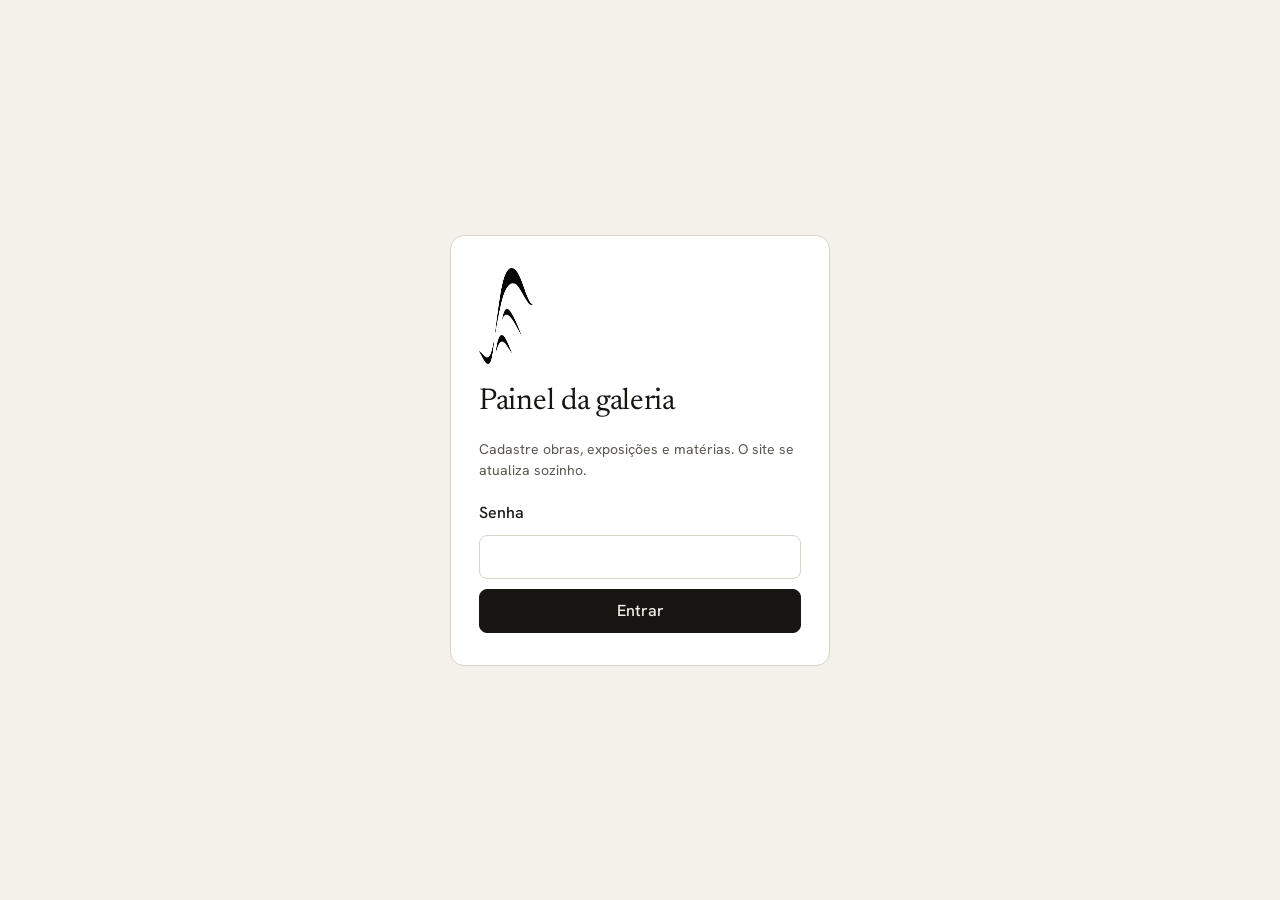
==== painel/index.html @ df2ca470 "feat: editing panel for works, exhibitions and press Hermes can now keep the site up to date himself" ====
<!doctype html>
<html lang="pt-BR">
<head>
  <meta charset="utf-8">
  <meta name="viewport" content="width=device-width, initial-scale=1">
  <title>Painel da galeria — Hermes Santos</title>
  <meta name="robots" content="noindex, nofollow">
  <link rel="icon" href="/assets/favicon.png">
  <link rel="preconnect" href="https://fonts.googleapis.com"><link rel="preconnect" href="https://fonts.gstatic.com" crossorigin>
  <link rel="stylesheet" href="https://fonts.googleapis.com/css2?family=Hanken+Grotesk:wght@400;500;600&family=Newsreader:opsz,wght@6..72,400&display=swap">
  <link rel="stylesheet" href="/painel/painel.css">
  <script src="/painel/painel.js" defer></script>
</head>
<body>
  <!-- entrar -->
  <main class="entrar" id="telaEntrar">
    <form class="cartao" id="formEntrar">
      <img src="/assets/hermes-marca.png" alt="" width="186" height="96">
      <h1>Painel da galeria</h1>
      <p class="dica">Cadastre obras, exposições e matérias. O site se atualiza sozinho.</p>
      <label for="senha">Senha</label>
      <input id="senha" type="password" autocomplete="current-password" required>
      <button class="primario" type="submit">Entrar</button>
      <p class="erro" id="erroEntrar" role="alert"></p>
    </form>
  </main>

  <!-- painel -->
  <div class="painel" id="telaPainel" hidden>
    <header class="barra">
      <strong class="marca">Painel da galeria</strong>
      <nav class="abas" role="tablist" aria-label="Seções do painel">
        <button type="button" role="tab" id="tabObras" aria-controls="abaObras" aria-selected="true">Obras</button>
        <button type="button" role="tab" id="tabExpos" aria-controls="abaExpos" aria-selected="false">Exposições</button>
        <button type="button" role="tab" id="tabImprensa" aria-controls="abaImprensa" aria-selected="false">Imprensa</button>
      </nav>
      <div class="barra-direita">
        <a href="/" target="_blank" rel="noopener">Ver site ↗</a>
        <button type="button" class="link" id="sair">Sair</button>
      </div>
    </header>
    <p class="aviso" id="aviso" role="status" aria-live="polite"></p>

    <main>
      <section id="abaObras" role="tabpanel" aria-labelledby="tabObras">
        <div class="cab">
          <div><h2>Obras</h2><p class="dica" id="resumoObras"></p></div>
          <button type="button" class="primario" id="novaObra">+ Nova obra</button>
        </div>
        <ul class="lista" id="listaObras"></ul>
      </section>
      <section id="abaExpos" role="tabpanel" aria-labelledby="tabExpos" hidden>
        <div class="cab">
          <div><h2>Exposições e eventos</h2><p class="dica">Ficam em ordem de data no site.</p></div>
          <button type="button" class="primario" id="novaExpo">+ Nova exposição</button>
        </div>
        <ul class="lista" id="listaExpos"></ul>
      </section>
      <section id="abaImprensa" role="tabpanel" aria-labelledby="tabImprensa" hidden>
        <div class="cab">
          <div><h2>Imprensa</h2><p class="dica">Matérias novas entram no topo da lista.</p></div>
          <button type="button" class="primario" id="novaMateria">+ Nova matéria</button>
        </div>
        <ul class="lista" id="listaImprensa"></ul>
      </section>
    </main>
  </div>

  <!-- obra -->
  <dialog class="janela" id="dlgObra" aria-labelledby="tituloDlgObra">
    <form id="formObra" novalidate>
      <h2 id="tituloDlgObra">Obra</h2>
      <div class="grade-campos">
        <label class="largo">Título<input name="titulo" required maxlength="120"></label>
        <label>Ano<input name="ano" required maxlength="20" inputmode="numeric" placeholder="2026"></label>
        <label>Técnica
          <select name="tecnica"><option>Escultura</option><option>Pintura</option><option>Instalação</option><option>Colagem</option></select>
        </label>
        <label>Dimensões<input name="dimensoes" maxlength="120" placeholder="50 x 50 x 20 cm"></label>
        <label>Destaque na página inicial
          <select name="destaque"><option value="">Não</option><option value="1">1º</option><option value="2">2º</option><option value="3">3º</option><option value="4">4º</option><option value="5">5º</option><option value="6">6º</option></select>
        </label>
        <label class="largo">Material<input name="material" maxlength="200" placeholder="Aço inóx e latão"></label>
      </div>
      <fieldset class="fotos">
        <legend>Fotos</legend>
        <p class="dica">A primeira foto é a que aparece no site. Fotos grandes são reduzidas automaticamente.</p>
        <ul class="fotos-lista" id="fotosObra"></ul>
        <label class="botao">Adicionar fotos<input type="file" id="arquivosObra" accept="image/*" multiple></label>
        <span class="dica" id="processando" aria-live="polite"></span>
      </fieldset>
      <p class="erro" id="erroObra" role="alert"></p>
      <div class="acoes">
        <button type="button" class="perigo" id="excluirObra">Excluir obra</button>
        <span class="espaco"></span>
        <button type="button" data-fechar>Cancelar</button>
        <button type="submit" class="primario">Salvar no site</button>
      </div>
    </form>
  </dialog>

  <!-- exposição -->
  <dialog class="janela" id="dlgExpo" aria-labelledby="tituloDlgExpo">
    <form id="formExpo" novalidate>
      <h2 id="tituloDlgExpo">Exposição ou evento</h2>
      <div class="grade-campos">
        <label class="largo">Título<input name="titulo" required maxlength="200"></label>
        <label class="largo">Título em inglês <small>(opcional)</small><input name="en" maxlength="200"></label>
        <label class="largo">Local<input name="lugar" required maxlength="200" placeholder="Galeria, cidade"></label>
        <label class="largo">Local em inglês <small>(opcional)</small><input name="lugarEn" maxlength="200"></label>
        <label>Data <small>(opcional)</small><input name="data" type="date"></label>
        <label>Ano<input name="ano" type="number" min="1900" max="2100" required></label>
        <label class="marcar largo"><input name="intl" type="checkbox"> Evento internacional</label>
      </div>
      <p class="erro" id="erroExpo" role="alert"></p>
      <div class="acoes">
        <button type="button" class="perigo" id="excluirExpo">Excluir</button>
        <span class="espaco"></span>
        <button type="button" data-fechar>Cancelar</button>
        <button type="submit" class="primario">Salvar no site</button>
      </div>
    </form>
  </dialog>

  <!-- matéria -->
  <dialog class="janela" id="dlgMateria" aria-labelledby="tituloDlgMateria">
    <form id="formMateria" novalidate>
      <h2 id="tituloDlgMateria">Matéria na imprensa</h2>
      <div class="grade-campos">
        <label>Veículo<input name="veiculo" required maxlength="80" placeholder="Veja"></label>
        <label>Mês <small>(opcional)</small>
          <select name="mes"><option value="">—</option><option value="1">janeiro</option><option value="2">fevereiro</option><option value="3">março</option><option value="4">abril</option><option value="5">maio</option><option value="6">junho</option><option value="7">julho</option><option value="8">agosto</option><option value="9">setembro</option><option value="10">outubro</option><option value="11">novembro</option><option value="12">dezembro</option></select>
        </label>
        <label>Ano<input name="ano" type="number" min="1900" max="2100" required></label>
        <label class="largo">Título da matéria<input name="titulo" required maxlength="300"></label>
        <label class="largo">Link<input name="url" type="url" required maxlength="500" placeholder="https://"></label>
      </div>
      <p class="erro" id="erroMateria" role="alert"></p>
      <div class="acoes">
        <button type="button" class="perigo" id="excluirMateria">Excluir</button>
        <span class="espaco"></span>
        <button type="button" data-fechar>Cancelar</button>
        <button type="submit" class="primario">Salvar no site</button>
      </div>
    </form>
  </dialog>
</body>
</html>
---- painel/painel.css ----
/* Painel da galeria: claro, letras grandes e botões evidentes, para usar no computador ou no celular. */
:root {
  --papel: #f4f1ea; --branco: #fff; --tinta: #161512; --tinta-2: #5b574f; --fio: #d9d4ca;
  --destaque: #1f5f8b; --perigo: #a3321f; --ok: #2f6b3f;
  --serif: 'Newsreader', Georgia, serif;
  --sans: 'Hanken Grotesk', system-ui, -apple-system, 'Segoe UI', Roboto, sans-serif;
}
*, *::before, *::after { box-sizing: border-box; }
html { background: var(--papel); color-scheme: light; }
body { margin: 0; color: var(--tinta); font: 400 16px/1.5 var(--sans); }
h1, h2 { margin: 0; font-family: var(--serif); font-weight: 400; letter-spacing: -.01em; }
img { display: block; max-width: 100%; }
button, input, select { font: inherit; color: inherit; }
:focus-visible { outline: 3px solid var(--destaque); outline-offset: 2px; }
[hidden] { display: none !important; }
.dica { margin: 4px 0 0; font-size: 14px; color: var(--tinta-2); }
.erro { margin: 10px 0 0; color: var(--perigo); font-weight: 500; }
.erro:empty { display: none; }

/* botões */
button, .botao { display: inline-flex; align-items: center; justify-content: center; gap: 8px; min-height: 44px; padding: 0 18px; border: 1px solid var(--fio); border-radius: 8px; background: var(--branco); font-weight: 500; cursor: pointer; }
button:hover, .botao:hover { border-color: var(--tinta-2); }
.primario { border-color: var(--tinta); background: var(--tinta); color: var(--papel); }
.primario:hover { background: #2c2a25; }
.perigo { border-color: transparent; background: none; color: var(--perigo); }
.perigo:hover { border-color: var(--perigo); }
.link { min-height: auto; padding: 4px 0; border: 0; background: none; text-decoration: underline; }
button:disabled { opacity: .55; cursor: progress; }

/* entrar */
.entrar { display: grid; place-items: center; min-height: 100vh; padding: 20px; }
.cartao { display: grid; gap: 10px; width: min(100%, 380px); padding: 32px 28px; border: 1px solid var(--fio); border-radius: 14px; background: var(--branco); }
.cartao img { width: 54px; filter: invert(1); margin-bottom: 6px; }
.cartao h1 { font-size: 30px; }
.cartao label { margin-top: 10px; font-weight: 500; }
input, select { width: 100%; min-height: 44px; padding: 8px 12px; border: 1px solid var(--fio); border-radius: 8px; background: var(--branco); }
input:focus, select:focus { border-color: var(--destaque); }

/* barra e abas */
.barra { position: sticky; top: 0; z-index: 5; display: flex; flex-wrap: wrap; align-items: center; gap: 12px 24px; padding: 12px clamp(16px, 4vw, 40px); border-bottom: 1px solid var(--fio); background: var(--papel); }
.marca { font: 400 20px var(--serif); }
.abas { display: flex; gap: 4px; }
.abas button { min-height: 40px; border-color: transparent; background: none; }
.abas button[aria-selected='true'] { border-color: var(--tinta); background: var(--branco); }
.barra-direita { display: flex; align-items: center; gap: 18px; margin-left: auto; font-size: 15px; }
.barra-direita a { color: var(--tinta); }
.aviso { margin: 0; padding: 10px clamp(16px, 4vw, 40px); background: #e6eef4; color: #12384f; font-weight: 500; }
.aviso.ok { background: #e3efe5; color: var(--ok); }
.aviso.ruim { background: #f6e4e0; color: var(--perigo); }
.aviso:empty { display: none; }
main { padding: 24px clamp(16px, 4vw, 40px) 60px; }
.cab { display: flex; flex-wrap: wrap; align-items: flex-end; justify-content: space-between; gap: 16px; margin-bottom: 18px; }
.cab h2 { font-size: 30px; }

/* listas */
.lista { display: grid; gap: 8px; margin: 0; padding: 0; list-style: none; }
.lista li { display: grid; grid-template-columns: 64px minmax(0, 1fr) auto; align-items: center; gap: 14px; padding: 10px 14px 10px 10px; border: 1px solid var(--fio); border-radius: 10px; background: var(--branco); }
.lista li.sem-foto { grid-template-columns: minmax(0, 1fr) auto; padding-left: 16px; }
.lista img { width: 64px; height: 64px; object-fit: cover; border-radius: 6px; background: #000; }
.lista strong { display: block; overflow: hidden; text-overflow: ellipsis; white-space: nowrap; font-weight: 600; }
.lista .linha2 { display: block; font-size: 14px; color: var(--tinta-2); overflow: hidden; text-overflow: ellipsis; white-space: nowrap; }
.selo { display: inline-block; margin-left: 8px; padding: 2px 8px; border-radius: 99px; background: #e6eef4; color: #12384f; font-size: 12px; font-weight: 600; vertical-align: 2px; }

/* janelas de edição */
.janela { width: min(100% - 24px, 720px); max-height: calc(100% - 24px); overflow: auto; padding: 0; border: 0; border-radius: 14px; background: var(--branco); color: var(--tinta); box-shadow: 0 20px 60px rgba(0, 0, 0, .25); }
.janela::backdrop { background: rgba(22, 21, 18, .45); }
.janela form { display: grid; gap: 16px; padding: 24px clamp(16px, 4vw, 28px); }
.janela h2 { font-size: 26px; }
.grade-campos { display: grid; grid-template-columns: repeat(2, minmax(0, 1fr)); gap: 12px 16px; }
.grade-campos label { display: grid; gap: 4px; font-weight: 500; }
.grade-campos small { font-weight: 400; color: var(--tinta-2); }
.grade-campos .largo { grid-column: 1 / -1; }
.marcar { display: flex !important; align-items: center; gap: 10px !important; }
.marcar input { width: 22px; min-height: 22px; }
.fotos { margin: 0; padding: 14px; border: 1px solid var(--fio); border-radius: 10px; }
.fotos legend { padding: 0 6px; font-weight: 600; }
.fotos-lista { display: grid; grid-template-columns: repeat(auto-fill, minmax(120px, 1fr)); gap: 10px; margin: 12px 0; padding: 0; list-style: none; }
.fotos-lista li { position: relative; display: grid; gap: 6px; }
.fotos-lista img { width: 100%; aspect-ratio: 1; object-fit: cover; border-radius: 8px; background: #000; }
.fotos-lista .principal { position: absolute; top: 6px; left: 6px; padding: 2px 8px; border-radius: 99px; background: var(--tinta); color: var(--papel); font-size: 12px; }
.fotos-lista .mover { display: flex; gap: 4px; }
.fotos-lista .mover button { flex: 1; min-height: 36px; padding: 0 6px; font-size: 14px; }
.botao input { position: absolute; width: 1px; height: 1px; opacity: 0; }
.botao { position: relative; }
.botao:focus-within { outline: 3px solid var(--destaque); outline-offset: 2px; }
.acoes { display: flex; flex-wrap: wrap; align-items: center; gap: 10px; }
.espaco { flex: 1; }
@media (max-width: 600px) {
  .grade-campos { grid-template-columns: minmax(0, 1fr); }
  .barra-direita { margin-left: 0; }
  .lista li { grid-template-columns: 52px minmax(0, 1fr); }
  .lista img { width: 52px; height: 52px; }
  .lista li > button { grid-column: 1 / -1; }
  .lista li.sem-foto { grid-template-columns: minmax(0, 1fr); }
}
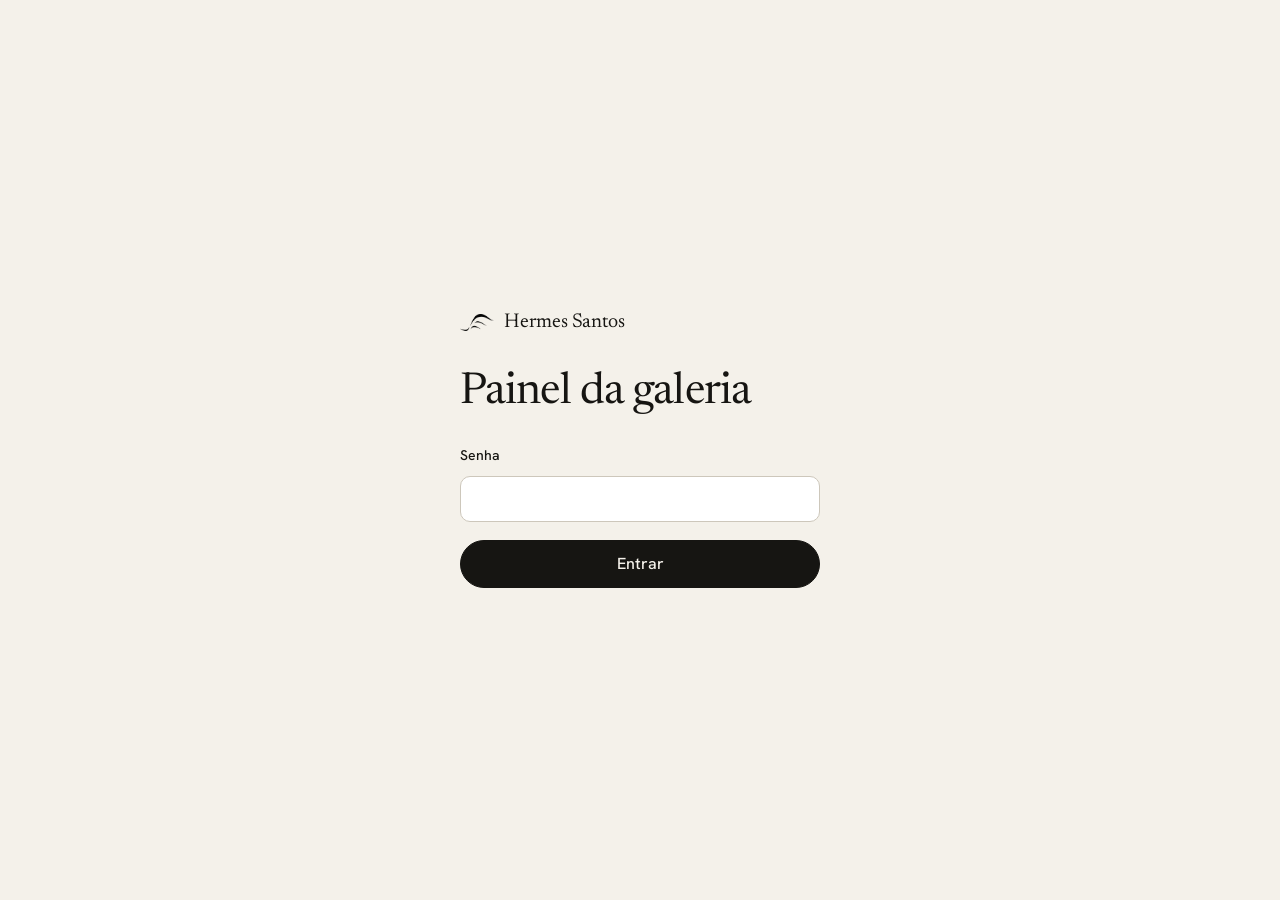
==== commit fd52eea7: "feat: blur-and-fade section transitions, leaner panel Each section holds still while the next one sl" ====
--- a/painel/index.html
+++ b/painel/index.html
@@ -14,10 +14,9 @@
 <body>
   <!-- entrar -->
   <main class="entrar" id="telaEntrar">
-    <form class="cartao" id="formEntrar">
-      <img src="/assets/hermes-marca.png" alt="" width="186" height="96">
+    <form class="entrar-caixa" id="formEntrar">
+      <p class="marca"><img src="/assets/hermes-marca.png" alt="" width="186" height="96"><span>Hermes Santos</span></p>
       <h1>Painel da galeria</h1>
-      <p class="dica">Cadastre obras, exposições e matérias. O site se atualiza sozinho.</p>
       <label for="senha">Senha</label>
       <input id="senha" type="password" autocomplete="current-password" required>
       <button class="primario" type="submit">Entrar</button>
@@ -28,120 +27,137 @@
   <!-- painel -->
   <div class="painel" id="telaPainel" hidden>
     <header class="barra">
-      <strong class="marca">Painel da galeria</strong>
+      <p class="marca"><img src="/assets/hermes-marca.png" alt="" width="186" height="96"><span>Hermes Santos</span></p>
       <nav class="abas" role="tablist" aria-label="Seções do painel">
-        <button type="button" role="tab" id="tabObras" aria-controls="abaObras" aria-selected="true">Obras</button>
-        <button type="button" role="tab" id="tabExpos" aria-controls="abaExpos" aria-selected="false">Exposições</button>
-        <button type="button" role="tab" id="tabImprensa" aria-controls="abaImprensa" aria-selected="false">Imprensa</button>
+        <button type="button" role="tab" id="tabObras" aria-controls="abaObras" aria-selected="true">Obras <span class="conta" id="contaObras"></span></button>
+        <button type="button" role="tab" id="tabExpos" aria-controls="abaExpos" aria-selected="false" tabindex="-1">Exposições <span class="conta" id="contaExpos"></span></button>
+        <button type="button" role="tab" id="tabImprensa" aria-controls="abaImprensa" aria-selected="false" tabindex="-1">Imprensa <span class="conta" id="contaImprensa"></span></button>
       </nav>
       <div class="barra-direita">
         <a href="/" target="_blank" rel="noopener">Ver site ↗</a>
         <button type="button" class="link" id="sair">Sair</button>
       </div>
     </header>
-    <p class="aviso" id="aviso" role="status" aria-live="polite"></p>
 
     <main>
       <section id="abaObras" role="tabpanel" aria-labelledby="tabObras">
-        <div class="cab">
-          <div><h2>Obras</h2><p class="dica" id="resumoObras"></p></div>
-          <button type="button" class="primario" id="novaObra">+ Nova obra</button>
+        <div class="ferramentas">
+          <input type="search" id="buscaObras" placeholder="Buscar obra" aria-label="Buscar obra" autocomplete="off">
+          <button type="button" class="primario" id="novaObra">Nova obra</button>
         </div>
-        <ul class="lista" id="listaObras"></ul>
+        <ul class="obras" id="listaObras"></ul>
+        <p class="vazio" id="vazioObras" hidden>Nenhuma obra encontrada.</p>
       </section>
       <section id="abaExpos" role="tabpanel" aria-labelledby="tabExpos" hidden>
-        <div class="cab">
-          <div><h2>Exposições e eventos</h2><p class="dica">Ficam em ordem de data no site.</p></div>
-          <button type="button" class="primario" id="novaExpo">+ Nova exposição</button>
+        <div class="ferramentas">
+          <input type="search" id="buscaExpos" placeholder="Buscar exposição ou local" aria-label="Buscar exposição ou local" autocomplete="off">
+          <button type="button" class="primario" id="novaExpo">Nova exposição</button>
         </div>
-        <ul class="lista" id="listaExpos"></ul>
+        <ul class="linhas" id="listaExpos"></ul>
+        <p class="vazio" id="vazioExpos" hidden>Nenhuma exposição encontrada.</p>
       </section>
       <section id="abaImprensa" role="tabpanel" aria-labelledby="tabImprensa" hidden>
-        <div class="cab">
-          <div><h2>Imprensa</h2><p class="dica">Matérias novas entram no topo da lista.</p></div>
-          <button type="button" class="primario" id="novaMateria">+ Nova matéria</button>
+        <div class="ferramentas">
+          <input type="search" id="buscaImprensa" placeholder="Buscar matéria ou veículo" aria-label="Buscar matéria ou veículo" autocomplete="off">
+          <button type="button" class="primario" id="novaMateria">Nova matéria</button>
         </div>
-        <ul class="lista" id="listaImprensa"></ul>
+        <ul class="linhas" id="listaImprensa"></ul>
+        <p class="vazio" id="vazioImprensa" hidden>Nenhuma matéria encontrada.</p>
       </section>
     </main>
   </div>
 
+  <p class="aviso" id="aviso" role="status" aria-live="polite"></p>
+
   <!-- obra -->
-  <dialog class="janela" id="dlgObra" aria-labelledby="tituloDlgObra">
+  <dialog class="gaveta" id="dlgObra" aria-labelledby="tituloDlgObra">
     <form id="formObra" novalidate>
-      <h2 id="tituloDlgObra">Obra</h2>
-      <div class="grade-campos">
-        <label class="largo">Título<input name="titulo" required maxlength="120"></label>
-        <label>Ano<input name="ano" required maxlength="20" inputmode="numeric" placeholder="2026"></label>
-        <label>Técnica
-          <select name="tecnica"><option>Escultura</option><option>Pintura</option><option>Instalação</option><option>Colagem</option></select>
-        </label>
-        <label>Dimensões<input name="dimensoes" maxlength="120" placeholder="50 x 50 x 20 cm"></label>
-        <label>Destaque na página inicial
-          <select name="destaque"><option value="">Não</option><option value="1">1º</option><option value="2">2º</option><option value="3">3º</option><option value="4">4º</option><option value="5">5º</option><option value="6">6º</option></select>
-        </label>
-        <label class="largo">Material<input name="material" maxlength="200" placeholder="Aço inóx e latão"></label>
+      <header class="g-cab">
+        <h2 id="tituloDlgObra">Obra</h2>
+        <button type="button" class="fechar" data-fechar aria-label="Fechar">×</button>
+      </header>
+      <div class="g-corpo">
+        <section class="fotos" id="zonaFotos" aria-labelledby="rotuloFotos">
+          <h3 id="rotuloFotos">Fotos <small>a primeira aparece no site</small></h3>
+          <ul class="fotos-lista" id="fotosObra"></ul>
+          <span class="dica" id="processando" aria-live="polite"></span>
+        </section>
+        <div class="campos">
+          <label class="largo">Título<input name="titulo" required maxlength="120"></label>
+          <label>Ano<input name="ano" required maxlength="20" inputmode="numeric" placeholder="2026"></label>
+          <label>Técnica
+            <select name="tecnica"><option>Escultura</option><option>Pintura</option><option>Instalação</option><option>Colagem</option></select>
+          </label>
+          <label>Dimensões<input name="dimensoes" maxlength="120" placeholder="50 x 50 x 20 cm"></label>
+          <label>Destaque no início
+            <select name="destaque" aria-describedby="dicaDestaque"><option value="">Não</option><option value="1">1º</option><option value="2">2º</option><option value="3">3º</option><option value="4">4º</option><option value="5">5º</option><option value="6">6º</option></select>
+          </label>
+          <label class="largo">Material<input name="material" maxlength="200" placeholder="Aço inox e latão"></label>
+          <p class="dica largo" id="dicaDestaque">Ao escolher uma posição de destaque, a obra que estava nela sai do destaque.</p>
+        </div>
+        <p class="erro" id="erroObra" role="alert"></p>
       </div>
-      <fieldset class="fotos">
-        <legend>Fotos</legend>
-        <p class="dica">A primeira foto é a que aparece no site. Fotos grandes são reduzidas automaticamente.</p>
-        <ul class="fotos-lista" id="fotosObra"></ul>
-        <label class="botao">Adicionar fotos<input type="file" id="arquivosObra" accept="image/*" multiple></label>
-        <span class="dica" id="processando" aria-live="polite"></span>
-      </fieldset>
-      <p class="erro" id="erroObra" role="alert"></p>
-      <div class="acoes">
+      <footer class="g-pe">
         <button type="button" class="perigo" id="excluirObra">Excluir obra</button>
-        <span class="espaco"></span>
-        <button type="button" data-fechar>Cancelar</button>
         <button type="submit" class="primario">Salvar no site</button>
-      </div>
+      </footer>
     </form>
   </dialog>
 
   <!-- exposição -->
-  <dialog class="janela" id="dlgExpo" aria-labelledby="tituloDlgExpo">
+  <dialog class="gaveta" id="dlgExpo" aria-labelledby="tituloDlgExpo">
     <form id="formExpo" novalidate>
-      <h2 id="tituloDlgExpo">Exposição ou evento</h2>
-      <div class="grade-campos">
-        <label class="largo">Título<input name="titulo" required maxlength="200"></label>
-        <label class="largo">Título em inglês <small>(opcional)</small><input name="en" maxlength="200"></label>
-        <label class="largo">Local<input name="lugar" required maxlength="200" placeholder="Galeria, cidade"></label>
-        <label class="largo">Local em inglês <small>(opcional)</small><input name="lugarEn" maxlength="200"></label>
-        <label>Data <small>(opcional)</small><input name="data" type="date"></label>
-        <label>Ano<input name="ano" type="number" min="1900" max="2100" required></label>
-        <label class="marcar largo"><input name="intl" type="checkbox"> Evento internacional</label>
+      <header class="g-cab">
+        <h2 id="tituloDlgExpo">Exposição ou evento</h2>
+        <button type="button" class="fechar" data-fechar aria-label="Fechar">×</button>
+      </header>
+      <div class="g-corpo">
+        <div class="campos">
+          <label class="largo">Título<input name="titulo" required maxlength="200"></label>
+          <label class="largo">Local<input name="lugar" required maxlength="200" placeholder="Galeria, cidade"></label>
+          <label>Data <small>opcional</small><input name="data" type="date"></label>
+          <label>Ano<input name="ano" type="number" min="1900" max="2100" required></label>
+          <label class="marcar largo"><input name="intl" type="checkbox"> Evento internacional</label>
+        </div>
+        <details class="ingles">
+          <summary>Versão em inglês <small>opcional</small></summary>
+          <div class="campos">
+            <label class="largo">Título em inglês<input name="en" maxlength="200"></label>
+            <label class="largo">Local em inglês<input name="lugarEn" maxlength="200"></label>
+          </div>
+        </details>
+        <p class="erro" id="erroExpo" role="alert"></p>
       </div>
-      <p class="erro" id="erroExpo" role="alert"></p>
-      <div class="acoes">
+      <footer class="g-pe">
         <button type="button" class="perigo" id="excluirExpo">Excluir</button>
-        <span class="espaco"></span>
-        <button type="button" data-fechar>Cancelar</button>
         <button type="submit" class="primario">Salvar no site</button>
-      </div>
+      </footer>
     </form>
   </dialog>
 
   <!-- matéria -->
-  <dialog class="janela" id="dlgMateria" aria-labelledby="tituloDlgMateria">
+  <dialog class="gaveta" id="dlgMateria" aria-labelledby="tituloDlgMateria">
     <form id="formMateria" novalidate>
-      <h2 id="tituloDlgMateria">Matéria na imprensa</h2>
-      <div class="grade-campos">
-        <label>Veículo<input name="veiculo" required maxlength="80" placeholder="Veja"></label>
-        <label>Mês <small>(opcional)</small>
-          <select name="mes"><option value="">—</option><option value="1">janeiro</option><option value="2">fevereiro</option><option value="3">março</option><option value="4">abril</option><option value="5">maio</option><option value="6">junho</option><option value="7">julho</option><option value="8">agosto</option><option value="9">setembro</option><option value="10">outubro</option><option value="11">novembro</option><option value="12">dezembro</option></select>
-        </label>
-        <label>Ano<input name="ano" type="number" min="1900" max="2100" required></label>
-        <label class="largo">Título da matéria<input name="titulo" required maxlength="300"></label>
-        <label class="largo">Link<input name="url" type="url" required maxlength="500" placeholder="https://"></label>
+      <header class="g-cab">
+        <h2 id="tituloDlgMateria">Matéria na imprensa</h2>
+        <button type="button" class="fechar" data-fechar aria-label="Fechar">×</button>
+      </header>
+      <div class="g-corpo">
+        <div class="campos">
+          <label class="largo">Título da matéria<input name="titulo" required maxlength="300"></label>
+          <label class="largo">Veículo<input name="veiculo" required maxlength="80" placeholder="Veja"></label>
+          <label>Mês <small>opcional</small>
+            <select name="mes"><option value="">—</option><option value="1">janeiro</option><option value="2">fevereiro</option><option value="3">março</option><option value="4">abril</option><option value="5">maio</option><option value="6">junho</option><option value="7">julho</option><option value="8">agosto</option><option value="9">setembro</option><option value="10">outubro</option><option value="11">novembro</option><option value="12">dezembro</option></select>
+          </label>
+          <label>Ano<input name="ano" type="number" min="1900" max="2100" required></label>
+          <label class="largo">Link<input name="url" type="url" required maxlength="500" placeholder="https://"></label>
+        </div>
+        <p class="erro" id="erroMateria" role="alert"></p>
       </div>
-      <p class="erro" id="erroMateria" role="alert"></p>
-      <div class="acoes">
+      <footer class="g-pe">
         <button type="button" class="perigo" id="excluirMateria">Excluir</button>
-        <span class="espaco"></span>
-        <button type="button" data-fechar>Cancelar</button>
         <button type="submit" class="primario">Salvar no site</button>
-      </div>
+      </footer>
     </form>
   </dialog>
 </body>
--- a/painel/painel.css
+++ b/painel/painel.css
@@ -1,95 +1,158 @@
-/* Painel da galeria: claro, letras grandes e botões evidentes, para usar no computador ou no celular. */
+/* Painel da galeria: papel claro, as obras em grade, edição numa gaveta lateral com o "Salvar" sempre à vista. */
 :root {
-  --papel: #f4f1ea; --branco: #fff; --tinta: #161512; --tinta-2: #5b574f; --fio: #d9d4ca;
-  --destaque: #1f5f8b; --perigo: #a3321f; --ok: #2f6b3f;
+  --papel: #f4f1ea; --branco: #fff; --tinta: #161512; --tinta-2: #5f5a51; --fio: #e2ddd3; --fio-2: #cdc7bb;
+  --foco: #1f5f8b; --perigo: #a3321f; --ok: #2f6b3f;
   --serif: 'Newsreader', Georgia, serif;
   --sans: 'Hanken Grotesk', system-ui, -apple-system, 'Segoe UI', Roboto, sans-serif;
+  --margem: clamp(16px, 4vw, 44px);
+  --suave: cubic-bezier(.22, .61, .36, 1);
 }
 *, *::before, *::after { box-sizing: border-box; }
 html { background: var(--papel); color-scheme: light; }
-body { margin: 0; color: var(--tinta); font: 400 16px/1.5 var(--sans); }
-h1, h2 { margin: 0; font-family: var(--serif); font-weight: 400; letter-spacing: -.01em; }
+body { margin: 0; color: var(--tinta); font: 400 16px/1.5 var(--sans); -webkit-font-smoothing: antialiased; }
+h1, h2, h3 { margin: 0; font-weight: 400; }
 img { display: block; max-width: 100%; }
-button, input, select { font: inherit; color: inherit; }
-:focus-visible { outline: 3px solid var(--destaque); outline-offset: 2px; }
+button, input, select, summary { font: inherit; color: inherit; }
+:focus-visible { outline: 2px solid var(--foco); outline-offset: 2px; }
 [hidden] { display: none !important; }
-.dica { margin: 4px 0 0; font-size: 14px; color: var(--tinta-2); }
-.erro { margin: 10px 0 0; color: var(--perigo); font-weight: 500; }
+small { font-size: 13px; font-weight: 400; color: var(--tinta-2); }
+.dica { margin: 0; font-size: 14px; color: var(--tinta-2); }
+.erro { margin: 0; color: var(--perigo); font-weight: 500; }
 .erro:empty { display: none; }
 
-/* botões */
-button, .botao { display: inline-flex; align-items: center; justify-content: center; gap: 8px; min-height: 44px; padding: 0 18px; border: 1px solid var(--fio); border-radius: 8px; background: var(--branco); font-weight: 500; cursor: pointer; }
-button:hover, .botao:hover { border-color: var(--tinta-2); }
+/* botões e campos */
+button { display: inline-flex; align-items: center; justify-content: center; gap: 8px; min-height: 44px; padding: 0 18px; border: 1px solid var(--fio-2); border-radius: 999px; background: var(--branco); font-weight: 500; cursor: pointer; transition: background .2s, border-color .2s, color .2s; }
+button:hover { border-color: var(--tinta); }
 .primario { border-color: var(--tinta); background: var(--tinta); color: var(--papel); }
-.primario:hover { background: #2c2a25; }
-.perigo { border-color: transparent; background: none; color: var(--perigo); }
-.perigo:hover { border-color: var(--perigo); }
-.link { min-height: auto; padding: 4px 0; border: 0; background: none; text-decoration: underline; }
-button:disabled { opacity: .55; cursor: progress; }
+.primario:hover { background: #34312b; }
+.perigo { padding: 0 6px; border-color: transparent; background: none; color: var(--perigo); }
+.perigo:hover { border-color: transparent; text-decoration: underline; }
+.link { min-height: auto; padding: 4px 0; border: 0; border-radius: 0; background: none; }
+.link:hover { text-decoration: underline; }
+button:disabled { opacity: .5; cursor: progress; }
+input, select { width: 100%; min-height: 46px; padding: 10px 14px; border: 1px solid var(--fio-2); border-radius: 10px; background: var(--branco); transition: border-color .2s; }
+input:hover, select:hover { border-color: var(--tinta-2); }
+input:focus, select:focus { border-color: var(--foco); outline: none; box-shadow: 0 0 0 3px rgba(31, 95, 139, .15); }
+input[type='search'] { padding-left: 40px; background: var(--branco) url("data:image/svg+xml,%3Csvg xmlns='http://www.w3.org/2000/svg' width='18' height='18' fill='none' stroke='%235f5a51' stroke-width='1.6'%3E%3Ccircle cx='8' cy='8' r='6'/%3E%3Cpath d='m12.5 12.5 4 4'/%3E%3C/svg%3E") no-repeat 14px 50%; }
+
+/* marca */
+.marca { display: inline-flex; align-items: center; gap: 10px; margin: 0; font: 400 20px/1 var(--serif); letter-spacing: -.01em; white-space: nowrap; }
+.marca img { width: 34px; height: auto; filter: invert(1); }
 
 /* entrar */
-.entrar { display: grid; place-items: center; min-height: 100vh; padding: 20px; }
-.cartao { display: grid; gap: 10px; width: min(100%, 380px); padding: 32px 28px; border: 1px solid var(--fio); border-radius: 14px; background: var(--branco); }
-.cartao img { width: 54px; filter: invert(1); margin-bottom: 6px; }
-.cartao h1 { font-size: 30px; }
-.cartao label { margin-top: 10px; font-weight: 500; }
-input, select { width: 100%; min-height: 44px; padding: 8px 12px; border: 1px solid var(--fio); border-radius: 8px; background: var(--branco); }
-input:focus, select:focus { border-color: var(--destaque); }
+.entrar { display: grid; place-items: center; min-height: 100vh; min-height: 100svh; padding: 24px; }
+.entrar-caixa { display: grid; gap: 10px; width: min(100%, 360px); }
+.entrar-caixa .marca { margin-bottom: 28px; }
+.entrar-caixa h1 { margin-bottom: 18px; font: 400 clamp(34px, 6vw, 44px)/1.05 var(--serif); letter-spacing: -.02em; }
+.entrar-caixa label { font-size: 14px; font-weight: 500; }
+.entrar-caixa .primario { margin-top: 8px; min-height: 48px; }
 
 /* barra e abas */
-.barra { position: sticky; top: 0; z-index: 5; display: flex; flex-wrap: wrap; align-items: center; gap: 12px 24px; padding: 12px clamp(16px, 4vw, 40px); border-bottom: 1px solid var(--fio); background: var(--papel); }
-.marca { font: 400 20px var(--serif); }
+.barra { position: sticky; top: 0; z-index: 5; display: flex; flex-wrap: wrap; align-items: center; gap: 10px 32px; padding: 14px var(--margem); background: rgba(244, 241, 234, .92); backdrop-filter: blur(10px); -webkit-backdrop-filter: blur(10px); border-bottom: 1px solid var(--fio); }
 .abas { display: flex; gap: 4px; }
-.abas button { min-height: 40px; border-color: transparent; background: none; }
-.abas button[aria-selected='true'] { border-color: var(--tinta); background: var(--branco); }
-.barra-direita { display: flex; align-items: center; gap: 18px; margin-left: auto; font-size: 15px; }
-.barra-direita a { color: var(--tinta); }
-.aviso { margin: 0; padding: 10px clamp(16px, 4vw, 40px); background: #e6eef4; color: #12384f; font-weight: 500; }
-.aviso.ok { background: #e3efe5; color: var(--ok); }
-.aviso.ruim { background: #f6e4e0; color: var(--perigo); }
-.aviso:empty { display: none; }
-main { padding: 24px clamp(16px, 4vw, 40px) 60px; }
-.cab { display: flex; flex-wrap: wrap; align-items: flex-end; justify-content: space-between; gap: 16px; margin-bottom: 18px; }
-.cab h2 { font-size: 30px; }
+.abas button { min-height: 40px; padding: 0 14px; border-color: transparent; background: none; color: var(--tinta-2); }
+.abas button:hover { color: var(--tinta); border-color: transparent; }
+.abas button[aria-selected='true'] { background: var(--tinta); color: var(--papel); }
+.conta { font-size: 12px; font-variant-numeric: tabular-nums; opacity: .7; }
+.barra-direita { display: flex; align-items: center; gap: 22px; margin-left: auto; font-size: 15px; }
+.barra-direita a { color: var(--tinta); text-decoration: none; }
+.barra-direita a:hover { text-decoration: underline; }
 
-/* listas */
-.lista { display: grid; gap: 8px; margin: 0; padding: 0; list-style: none; }
-.lista li { display: grid; grid-template-columns: 64px minmax(0, 1fr) auto; align-items: center; gap: 14px; padding: 10px 14px 10px 10px; border: 1px solid var(--fio); border-radius: 10px; background: var(--branco); }
-.lista li.sem-foto { grid-template-columns: minmax(0, 1fr) auto; padding-left: 16px; }
-.lista img { width: 64px; height: 64px; object-fit: cover; border-radius: 6px; background: #000; }
-.lista strong { display: block; overflow: hidden; text-overflow: ellipsis; white-space: nowrap; font-weight: 600; }
-.lista .linha2 { display: block; font-size: 14px; color: var(--tinta-2); overflow: hidden; text-overflow: ellipsis; white-space: nowrap; }
-.selo { display: inline-block; margin-left: 8px; padding: 2px 8px; border-radius: 99px; background: #e6eef4; color: #12384f; font-size: 12px; font-weight: 600; vertical-align: 2px; }
+main { padding: 26px var(--margem) 80px; }
+.ferramentas { display: flex; gap: 12px; margin-bottom: 22px; }
+.ferramentas input { flex: 1; max-width: 420px; border-radius: 999px; }
+.ferramentas .primario { margin-left: auto; }
+.ferramentas .primario::before { content: '+'; font-size: 20px; line-height: 0; font-weight: 400; }
+.vazio { margin: 40px 0; color: var(--tinta-2); text-align: center; }
 
-/* janelas de edição */
-.janela { width: min(100% - 24px, 720px); max-height: calc(100% - 24px); overflow: auto; padding: 0; border: 0; border-radius: 14px; background: var(--branco); color: var(--tinta); box-shadow: 0 20px 60px rgba(0, 0, 0, .25); }
-.janela::backdrop { background: rgba(22, 21, 18, .45); }
-.janela form { display: grid; gap: 16px; padding: 24px clamp(16px, 4vw, 28px); }
-.janela h2 { font-size: 26px; }
-.grade-campos { display: grid; grid-template-columns: repeat(2, minmax(0, 1fr)); gap: 12px 16px; }
-.grade-campos label { display: grid; gap: 4px; font-weight: 500; }
-.grade-campos small { font-weight: 400; color: var(--tinta-2); }
-.grade-campos .largo { grid-column: 1 / -1; }
-.marcar { display: flex !important; align-items: center; gap: 10px !important; }
-.marcar input { width: 22px; min-height: 22px; }
-.fotos { margin: 0; padding: 14px; border: 1px solid var(--fio); border-radius: 10px; }
-.fotos legend { padding: 0 6px; font-weight: 600; }
-.fotos-lista { display: grid; grid-template-columns: repeat(auto-fill, minmax(120px, 1fr)); gap: 10px; margin: 12px 0; padding: 0; list-style: none; }
-.fotos-lista li { position: relative; display: grid; gap: 6px; }
-.fotos-lista img { width: 100%; aspect-ratio: 1; object-fit: cover; border-radius: 8px; background: #000; }
-.fotos-lista .principal { position: absolute; top: 6px; left: 6px; padding: 2px 8px; border-radius: 99px; background: var(--tinta); color: var(--papel); font-size: 12px; }
-.fotos-lista .mover { display: flex; gap: 4px; }
-.fotos-lista .mover button { flex: 1; min-height: 36px; padding: 0 6px; font-size: 14px; }
-.botao input { position: absolute; width: 1px; height: 1px; opacity: 0; }
-.botao { position: relative; }
-.botao:focus-within { outline: 3px solid var(--destaque); outline-offset: 2px; }
-.acoes { display: flex; flex-wrap: wrap; align-items: center; gap: 10px; }
-.espaco { flex: 1; }
-@media (max-width: 600px) {
-  .grade-campos { grid-template-columns: minmax(0, 1fr); }
-  .barra-direita { margin-left: 0; }
-  .lista li { grid-template-columns: 52px minmax(0, 1fr); }
-  .lista img { width: 52px; height: 52px; }
-  .lista li > button { grid-column: 1 / -1; }
-  .lista li.sem-foto { grid-template-columns: minmax(0, 1fr); }
+/* obras em grade */
+.obras { display: grid; grid-template-columns: repeat(auto-fill, minmax(168px, 1fr)); gap: 26px 18px; margin: 0; padding: 0; list-style: none; }
+.obra { display: grid; gap: 10px; width: 100%; min-height: 0; padding: 0; border: 0; border-radius: 0; background: none; text-align: left; }
+.obra:hover { border-color: transparent; }
+.obra-foto { position: relative; overflow: hidden; aspect-ratio: 1; border-radius: 10px; background: #000; }
+.obra-foto img { width: 100%; height: 100%; object-fit: cover; transition: transform .6s var(--suave), opacity .3s; }
+.obra:hover .obra-foto img { transform: scale(1.04); }
+.obra-texto { display: grid; gap: 2px; min-width: 0; }
+.obra-texto strong { overflow: hidden; font: 400 18px/1.2 var(--serif); text-overflow: ellipsis; white-space: nowrap; }
+.obra-texto span { font-size: 13px; color: var(--tinta-2); }
+.selo { position: absolute; top: 8px; left: 8px; padding: 3px 9px; border-radius: 999px; background: rgba(244, 241, 234, .94); color: var(--tinta); font-size: 12px; font-weight: 600; }
+
+/* exposições e imprensa em linhas */
+.linhas { margin: 0; padding: 0; list-style: none; border-top: 1px solid var(--fio); }
+.linhas .ano { padding: 26px 0 8px; font: 400 26px/1 var(--serif); letter-spacing: -.01em; border-bottom: 1px solid var(--fio); }
+.linha { display: grid; grid-template-columns: 110px minmax(0, 1fr); align-items: baseline; gap: 4px 20px; width: 100%; min-height: 0; padding: 16px 12px; border: 0; border-bottom: 1px solid var(--fio); border-radius: 0; background: none; text-align: left; font-weight: 400; }
+.linha:hover { border-color: var(--fio); background: rgba(255, 255, 255, .7); }
+.linha-lado { font-size: 13px; color: var(--tinta-2); font-variant-numeric: tabular-nums; }
+.linha-texto { display: grid; gap: 2px; min-width: 0; }
+.linha-texto strong { font: 400 19px/1.3 var(--serif); }
+.linha-texto span { font-size: 14px; color: var(--tinta-2); }
+
+/* aviso flutuante */
+.aviso { position: fixed; left: 50%; bottom: 22px; z-index: 20; max-width: min(92vw, 520px); margin: 0; padding: 12px 20px; border-radius: 999px; background: var(--tinta); color: var(--papel); font-size: 15px; font-weight: 500; box-shadow: 0 10px 30px rgba(0, 0, 0, .18); translate: -50% 0; transition: opacity .3s, translate .4s var(--suave); }
+.aviso.ok::before { content: '✓ '; color: #9fd3ad; }
+.aviso.ruim { background: var(--perigo); }
+.aviso:empty { opacity: 0; translate: -50% 16px; pointer-events: none; }
+dialog[open] ~ .aviso { z-index: 30; }
+
+/* gaveta de edição */
+.gaveta { width: min(100%, 600px); max-width: none; height: 100%; max-height: none; margin: 0 0 0 auto; padding: 0; border: 0; background: var(--branco); color: var(--tinta); box-shadow: -20px 0 60px rgba(0, 0, 0, .14); }
+.gaveta[open] { animation: entra-gaveta .38s var(--suave); }
+.gaveta::backdrop { background: rgba(22, 21, 18, .32); }
+.gaveta[open]::backdrop { animation: entra-fundo .38s var(--suave); }
+@keyframes entra-gaveta { from { translate: 40px 0; opacity: 0; } }
+@keyframes entra-fundo { from { opacity: 0; } }
+.gaveta form { display: grid; grid-template-rows: auto minmax(0, 1fr) auto; height: 100%; }
+.g-cab { display: flex; align-items: center; justify-content: space-between; gap: 16px; padding: 18px 24px; border-bottom: 1px solid var(--fio); }
+.g-cab h2 { font: 400 26px/1.1 var(--serif); letter-spacing: -.01em; }
+.fechar { width: 44px; padding: 0; border-color: transparent; font-size: 26px; font-weight: 300; line-height: 1; }
+.fechar:hover { border-color: var(--fio-2); }
+.g-corpo { display: grid; align-content: start; gap: 24px; padding: 24px; overflow-y: auto; overscroll-behavior: contain; }
+.g-pe { display: flex; align-items: center; justify-content: space-between; gap: 12px; padding: 14px 24px; border-top: 1px solid var(--fio); background: var(--branco); }
+.g-pe .primario { margin-left: auto; min-width: 160px; }
+.campos { display: grid; grid-template-columns: repeat(2, minmax(0, 1fr)); gap: 14px 16px; }
+.campos label { display: grid; gap: 6px; font-size: 14px; font-weight: 500; }
+.campos .largo { grid-column: 1 / -1; }
+.marcar { display: flex !important; align-items: center; gap: 10px !important; font-size: 15px !important; cursor: pointer; }
+.marcar input { width: 22px; min-height: 22px; accent-color: var(--tinta); }
+.ingles { border-top: 1px solid var(--fio); padding-top: 16px; }
+.ingles summary { cursor: pointer; font-weight: 500; }
+.ingles .campos { margin-top: 14px; }
+
+/* fotos da obra */
+.fotos { display: grid; gap: 12px; }
+.fotos h3 { font-size: 14px; font-weight: 500; }
+.fotos h3 small { margin-left: 6px; }
+.fotos.soltar .fotos-lista { outline: 2px dashed var(--foco); outline-offset: 6px; border-radius: 10px; }
+.fotos-lista { display: grid; grid-template-columns: repeat(auto-fill, minmax(124px, 1fr)); gap: 10px; margin: 0; padding: 0; list-style: none; }
+.fotos-lista li { position: relative; overflow: hidden; aspect-ratio: 1; border-radius: 10px; background: #000; }
+.fotos-lista img { width: 100%; height: 100%; object-fit: cover; }
+.principal { position: absolute; top: 7px; left: 7px; padding: 2px 9px; border-radius: 999px; background: rgba(244, 241, 234, .94); font-size: 12px; font-weight: 600; }
+.mover { position: absolute; inset: auto 6px 6px; display: flex; justify-content: space-between; gap: 4px; }
+.mover button { width: 34px; min-height: 34px; padding: 0; border: 0; background: rgba(22, 21, 18, .72); color: #fff; font-size: 15px; }
+.mover button:hover { background: var(--tinta); }
+.mover button:disabled { opacity: 0; pointer-events: none; }
+.mover .tirar { margin: 0 auto; width: auto; padding: 0 12px; font-size: 13px; }
+.add-foto { display: grid; place-content: center; gap: 4px; height: 100%; border: 1px dashed var(--fio-2); border-radius: 10px; background: var(--papel); color: var(--tinta-2); font-size: 14px; font-weight: 500; text-align: center; cursor: pointer; transition: border-color .2s, color .2s; }
+.add-foto::before { content: '+'; font: 300 34px/1 var(--sans); }
+.add-foto:hover, .add-foto:focus-within { border-color: var(--tinta); color: var(--tinta); }
+.add-foto:focus-within { outline: 2px solid var(--foco); outline-offset: 2px; }
+.add-foto input { position: absolute; width: 1px; height: 1px; opacity: 0; }
+.fotos-lista li.vaga { background: none; }
+
+@media (max-width: 640px) {
+  .barra { gap: 10px 16px; padding: 10px var(--margem); }
+  .barra .marca span { display: none; }
+  .abas { order: 3; width: 100%; }
+  .abas button { flex: 1; padding: 0 8px; }
+  .ferramentas .primario { padding: 0 14px; }
+  .obras { grid-template-columns: repeat(2, minmax(0, 1fr)); gap: 20px 12px; }
+  .obra-texto strong { font-size: 16px; }
+  .linha { grid-template-columns: minmax(0, 1fr); padding: 14px 4px; }
+  .gaveta { width: 100%; box-shadow: none; }
+  .g-cab, .g-corpo, .g-pe { padding-left: 18px; padding-right: 18px; }
+  .campos { grid-template-columns: minmax(0, 1fr); }
+  .fotos-lista { grid-template-columns: repeat(2, minmax(0, 1fr)); }
 }
+@media (prefers-reduced-motion: reduce) {
+  *, *::before, *::after { transition-duration: .01ms !important; animation-duration: .01ms !important; }
+}
